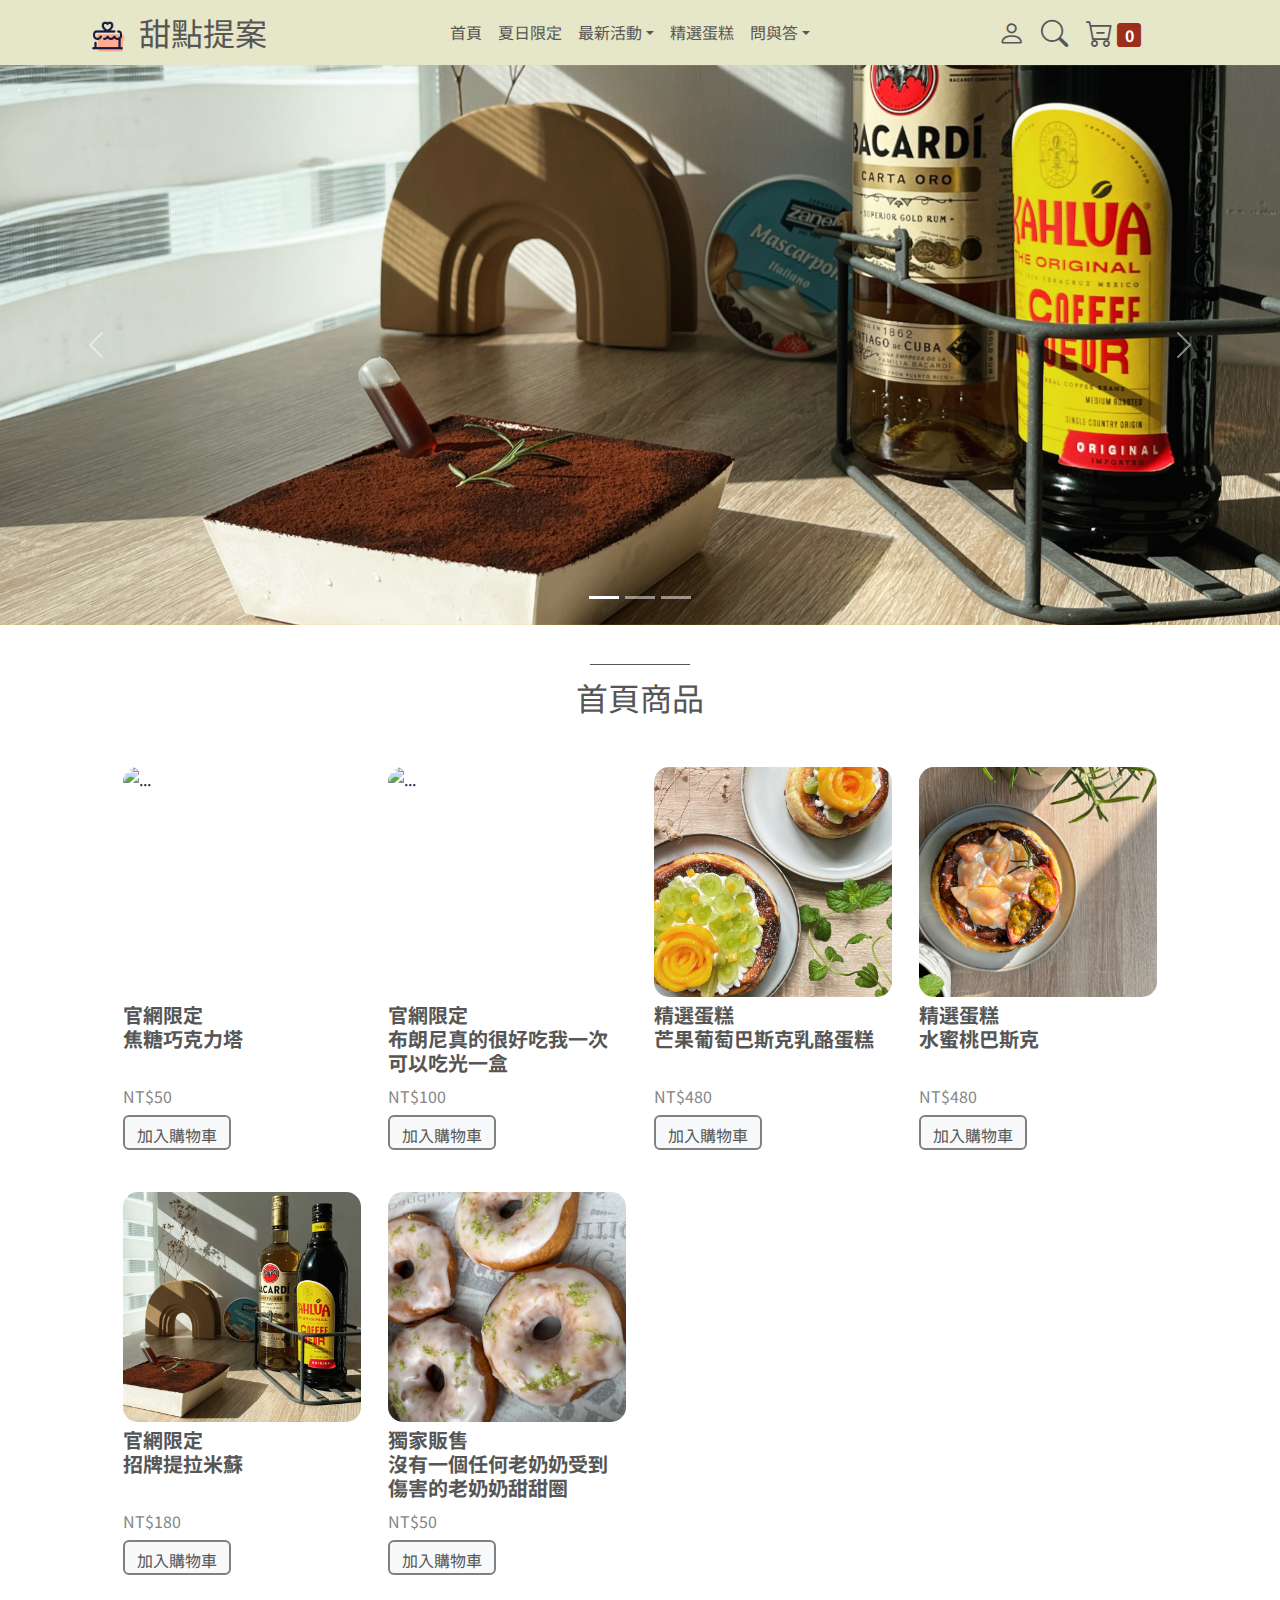
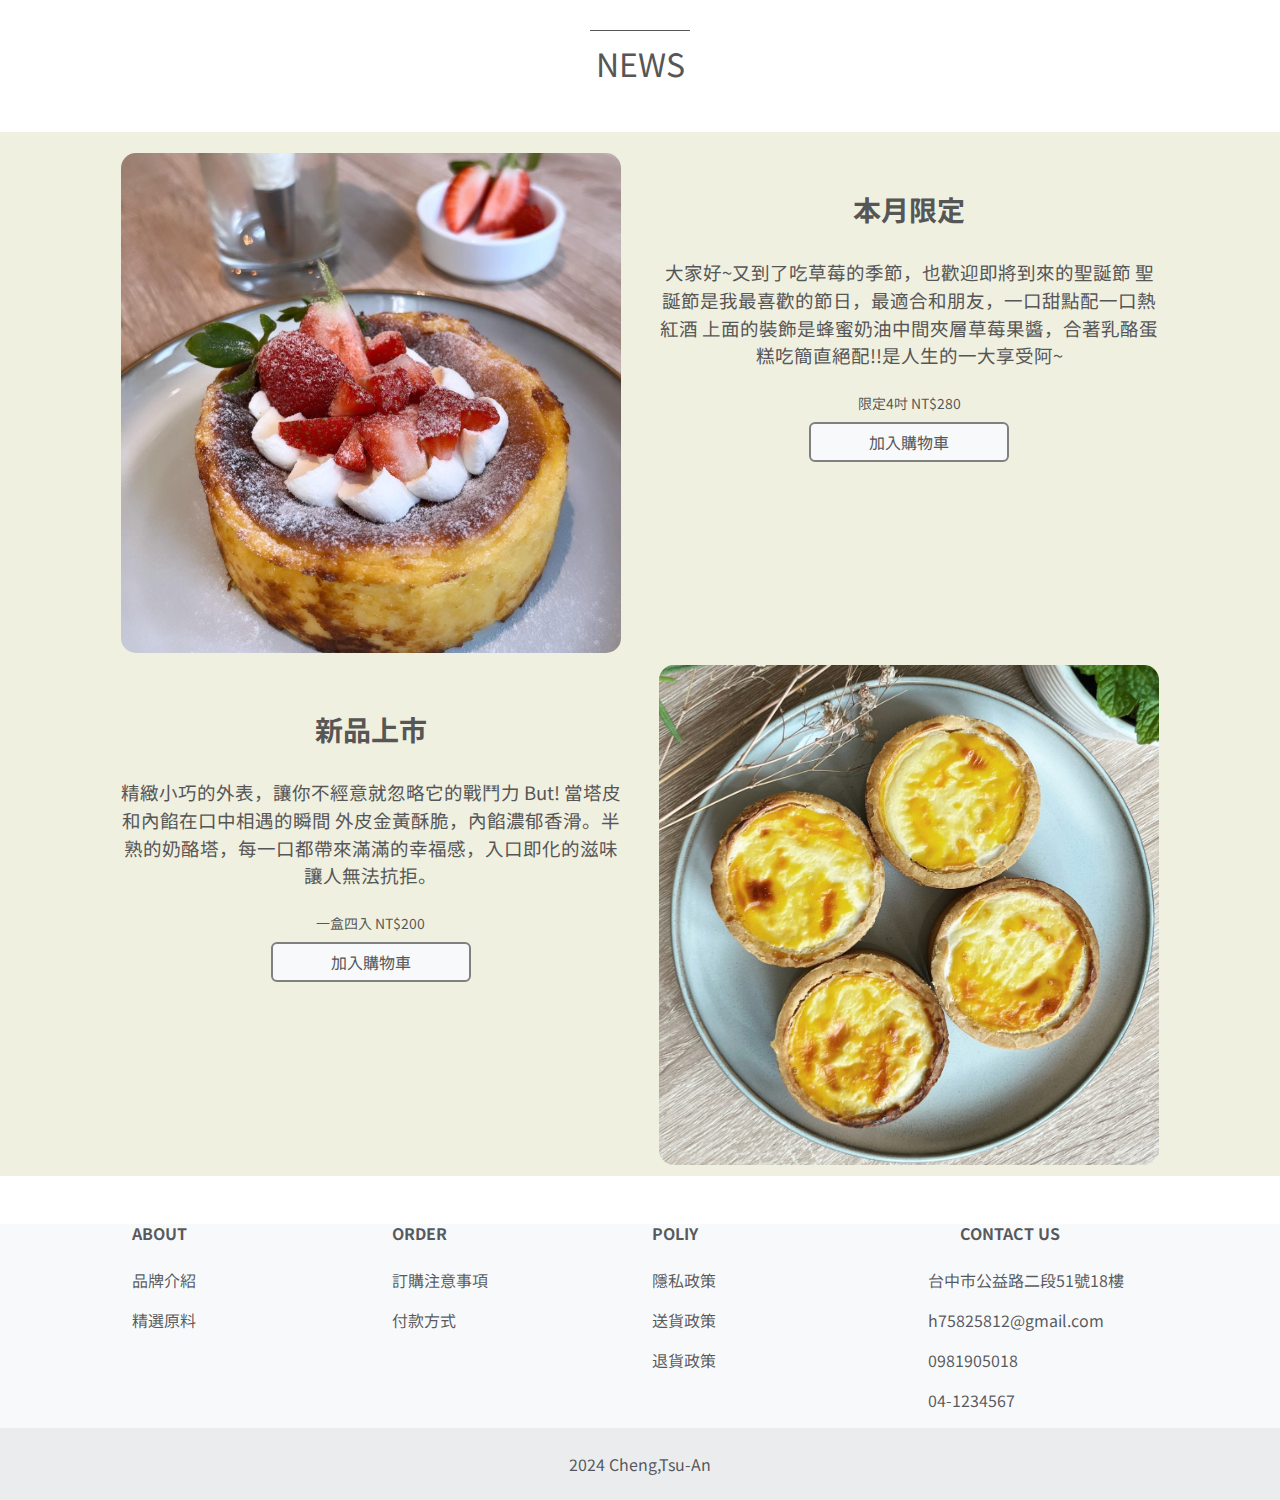
==== index.html @ ba7afc49 "重新建立V1" ====
<!DOCTYPE html>
<html lang="en">
  <head>
    <meta charset="UTF-8" />
    <meta name="viewport" content="width=device-width, initial-scale=1.0" />
    <link
      rel="stylesheet"
      href="https://cdn.jsdelivr.net/npm/bootstrap-icons@1.11.3/font/bootstrap-icons.min.css"
    />
    <!--  icon -->
    <!-- <link rel="icon" href="./image/icons8-wedding-cake-pulsar-color-96.png" /> -->

    <!--  字體 -->
    <link rel="preconnect" href="https://fonts.googleapis.com" />
    <link rel="preconnect" href="https://fonts.gstatic.com" crossorigin />
    <link
      href="https://fonts.googleapis.com/css2?family=Noto+Sans+JP:wght@100..900&display=swap"
      rel="stylesheet"
    />

    <!-- <link rel="stylesheet" href="./_css/bootstrap.css" /> -->
    <!-- <script src="./_js/bootstrap.bundle.js"></script> -->

    <link
      rel="stylesheet"
      href="https://cdn.jsdelivr.net/npm/bootstrap@5.3.3/dist/css/bootstrap.min.css"
    />
    <script src="https://cdn.jsdelivr.net/npm/bootstrap@5.3.3/dist/js/bootstrap.bundle.min.js"></script>
    <link rel="stylesheet" href="./style.css" />
    <title>甜點提案</title>
  </head>
  <script>
    //連結到會員登入
    function openLogin(url) {
      window.open(url).focus(); //使用"_blank"開新分頁
    }
    // 增加購物車的數字
    function addNumber(event) {
      event.preventDefault(); // 防止默認的a標籤跳轉行為
      var numberElements = document.querySelectorAll(".number");
      numberElements.forEach(function (numberElement) {
        var currentNumber = parseInt(numberElement.textContent);
        numberElement.textContent = currentNumber + 1;
      });
    }
  </script>
  <body>
    <section class="">
      <nav
        class="navbar navbar-expand-lg navbar-dark sticky-top"
        style="align-items: center; background-color: rgb(230, 230, 200)"
      >
        <div class="container justify-content-between">
          <button
            class="navbar-toggler"
            type="button"
            data-bs-toggle="collapse"
            data-bs-target="#collapsibleNavbar"
          >
            <span class="navbar-toggler-icon"></span>
          </button>
          <div style="width: 180px; height: 100%; padding-left: 8px">
            <a
              class="navbar-brand"
              href="#"
              style="font-size: 2rem; color: #565656"
              ><img
                src="./image/icons8-wedding-cake-pulsar-color-96.png"
                alt=""
                id="cakeIcon"
              />
              &nbsp;甜點提案</a
            >
          </div>

          <!-- icon1 -->
          <div class="nav_icon1" style="height: 100%; width: 120px">
            <ul
              class="navbar-nav"
              style="flex-direction: row; width: 100%; height: 100%"
            >
              <li
                class="dropdown"
                style="margin-left: 8px; width: 33px; height: 6.1vh"
              >
                <a
                  class="dropdown-toggle no-caret"
                  href="#"
                  role="button"
                  data-bs-toggle="dropdown"
                  aria-expanded="false"
                  data-bs-offset="0,50"
                  onclick="openLogin('\logIn.html')"
                  ><i class="bi bi-person"></i
                ></a>
                <!-- 會員連結 -->
              </li>

              <!-- 購物車1 -->
              <li class="">
                <div style="width: 75px; height: 100%">
                  <a class="car" href=""
                    ><i class="bi bi-cart-dash ms-2"></i
                  ></a>

                  <a class="carNumber" href="">
                    <i class="bi bi-square-fill icon"></i>
                    <span class="number"><b>0</b></span>
                  </a>
                </div>
              </li>
            </ul>
          </div>
          <!-- +這下 -->
          <div
            class="collapse navbar-collapse justify-content-center"
            id="collapsibleNavbar"
          >
            <ul class="navbar-nav">
              <li class="nav-item">
                <a class="nav-link" href="#">首頁</a>
              </li>
              <li class="nav-item">
                <a class="nav-link" href="#">夏日限定</a>
                <!--連結老奶奶-->
              </li>
              <li class="nav-item dropdown">
                <a
                  class="nav-link dropdown-toggle"
                  href="#"
                  role="button"
                  data-bs-toggle="dropdown"
                  >最新活動</a
                >
                <ul class="dropdown-menu">
                  <li><a class="dropdown-item" href="#">本月限定</a></li>
                  <li><a class="dropdown-item" href="#">新品上市</a></li>
                </ul>
              </li>
              <li class="nav-item">
                <a class="nav-link" href="#">精選蛋糕</a>
              </li>
              <li class="nav-item dropdown">
                <a
                  class="nav-link dropdown-toggle"
                  href="#"
                  role="button"
                  data-bs-toggle="dropdown"
                  >問與答</a
                >
                <ul class="dropdown-menu">
                  <li><a class="dropdown-item" href="#">隱私政策</a></li>
                  <li><a class="dropdown-item" href="#">送貨政策</a></li>
                  <li><a class="dropdown-item" href="#">退貨政策</a></li>
                  <li><a class="dropdown-item" href="#">訂購注意事項</a></li>
                  <li><a class="dropdown-item" href="#">付款方式</a></li>
                </ul>
              </li>
              <li id="itemSearch" class="nav-item dropdown">
                <a
                  class="nav-link dropdown-toggle"
                  href="#"
                  role="button"
                  data-bs-toggle="dropdown"
                  >商品搜尋</a
                >
                <ul class="dropdown-menu">
                  <li>
                    <form class="d-flex" role="search">
                      <input
                        class="form-control me-2 ms-2"
                        type="search"
                        placeholder="請輸入要尋找的商品"
                        aria-label="Search"
                      />
                      <button
                        class="btn btn-outline-secondary me-2"
                        type="submit"
                        style="width: 100px"
                      >
                        搜尋
                      </button>
                    </form>
                  </li>
                </ul>
              </li>
            </ul>
          </div>
          <div class="nav_icon2" style="height: 100%; width: 200px">
            <ul
              class="navbar-nav"
              style="flex-direction: row; width: 100%; height: 100%"
            >
              <li class="dropdown" style="width: 100%; height: 100%">
                <a
                  style="width: 100%; height: 100%"
                  class="dropdown-toggle no-caret"
                  href="#"
                  role="button"
                  data-bs-toggle="dropdown"
                  ><i class="bi bi-person"></i
                ></a>
                <ul
                  class="dropdown-menu dropdown-menu-end"
                  style="width: 170px"
                >
                  <li class="w-100">
                    <form class="d-flex flex-wrap w-100" role="search">
                      <button
                        id="btn_menber"
                        class="btn btn-outline-secondary mt-1 w-100 ms-2 me-2"
                        type="submit"
                        style="width: 100px"
                        onclick="openLogin('\logIn.html')"
                      >
                        會員登入
                      </button>
                      <button
                        id="btn_reg"
                        class="btn btn-outline-secondary mt-1 w-100 ms-2 me-2"
                        type="submit"
                        style="width: 100px"
                      >
                        註冊新會員
                      </button>
                    </form>
                  </li>
                </ul>
              </li>
              <li
                class="dropdown"
                style="width: 100%; height: 100%; padding-left: 5px"
              >
                <a
                  class="dropdown-toggle no-caret"
                  href="#"
                  role="button"
                  data-bs-toggle="dropdown"
                  style="width: 100%; height: 100%"
                  ><i class="bi bi-search" style="width: 100%; height: 100%"></i
                ></a>
                <ul
                  class="dropdown-menu dropdown-menu-end"
                  style="width: 170px"
                >
                  <li class="w-100">
                    <form class="d-flex flex-wrap w-100" role="search">
                      <input
                        class="form-control me-2 ms-2"
                        type="search"
                        placeholder="請輸入商品名"
                        aria-label="Search"
                      />
                      <button
                        class="btn btn-outline-secondary mt-1 w-100 ms-2 me-2"
                        type="submit"
                        style="width: 100px"
                      >
                        搜尋
                      </button>
                    </form>
                  </li>
                </ul>
              </li>
              <li class="">
                <!-- 購物車icon -->
                <div
                  style="
                    margin-right: 50px;

                    width: 70px;
                    height: 100%;
                  "
                >
                  <a class="car" href=""
                    ><i class="bi bi-cart-dash ms-2"></i
                  ></a>

                  <a class="carNumber" href="">
                    <i class="bi bi-square-fill icon"></i>
                    <span class="number"><b>0</b></span>
                  </a>
                </div>
              </li>
            </ul>
          </div>
        </div>
      </nav>
      <div class="swaper-div bg-warning">
        <!-- //輪播幻燈片 -->
        <!-- 10. 將第二張圖片改為顯示 ../_image/sunny.jpg，查看畫面效果 -->
        <div id="carouselExample2" class="carousel slide">
          <div class="carousel-indicators">
            <button
              type="button"
              data-bs-target="#carouselExample2"
              data-bs-slide-to="0"
              class="active"
              aria-current="true"
              aria-label="Slide 1"
            ></button>
            <button
              type="button"
              data-bs-target="#carouselExample2"
              data-bs-slide-to="1"
              aria-label="Slide 2"
            ></button>
            <button
              type="button"
              data-bs-target="#carouselExample2"
              data-bs-slide-to="2"
              aria-label="Slide 3"
            ></button>
          </div>
          <!-- overflow: clip" -->
          <div class="carousel-inner">
            <div class="carousel-item active" style="height: 560px">
              <img
                src="./image/選用甜點/提拉米蘇H2200.JPG"
                class="d-block w-100"
                alt="..."
              />
            </div>
            <div class="carousel-item" style="height: 560px">
              <img
                src="./image/選用甜點/芒果提拉米蘇H2200.JPG "
                class="d-block w-100"
                alt="..."
              />
            </div>
            <div class="carousel-item" style="height: 560px">
              <img
                src="./image/選用甜點/布朗尼H2200.JPG"
                class="d-block w-100"
                alt="..."
              />
            </div>
          </div>

          <!-- 幻燈片的左右按鈕 -->
          <button
            class="carousel-control-prev"
            type="button"
            data-bs-target="#carouselExample2"
            data-bs-slide="prev"
          >
            <span class="carousel-control-prev-icon" aria-hidden="true"></span>
            <span class="visually-hidden">Previous</span>
          </button>
          <button
            class="carousel-control-next"
            type="button"
            data-bs-target="#carouselExample2"
            data-bs-slide="next"
          >
            <span class="carousel-control-next-icon" aria-hidden="true"></span>
            <span class="visually-hidden">Next</span>
          </button>
        </div>
      </div>
      <!-- 首頁標題上的分隔線 -->
      <div
        class="container d-flex justify-content-center"
        style="width: 100px; height: 40px; border-bottom: 1px solid #565656"
      ></div>
      <!-- 首頁標題 -->
      <div
        class="card_Title d-flex justify-content-center mt-2 mb-5"
        style="width: 100%; height: 45px"
      >
        <p class="fs-2">首頁商品</p>
      </div>
      <!-- 購買卡片 -->
      <div
        class="d-flex flex-row flex-wrap justify-content-center align-items-center mt-3 mx-auto my-0"
        id="cardgroup"
        style="
          max-width: 1040px;

          padding-left: 0px;
          padding-right: 0px;
        "
      >
        <!-- card1 -->
        <div class="card dessertCard">
          <div>
            <div class="card_div_of_img">
              <img
                src="./image/選用甜點/巧克力塔.jpg"
                class="card-img-top w-100"
                alt="..."
              />
            </div>

            <div class="card1_body_div_name">
              <h5 class="card-title">
                <b>官網限定<br />焦糖巧克力塔</b>
              </h5>

              <p class="">NT$50</p>

              <a
                href="#"
                type="button"
                class="btn btn-light"
                onclick="addNumber(event)"
                >加入購物車</a
              >
            </div>
          </div>
        </div>
        <!-- card2 -->
        <div class="card dessertCard">
          <div class="card_div_of_img">
            <img
              src="./image/選用甜點/布朗尼.jpg"
              class="card-img-top w-100"
              alt="..."
            />
          </div>

          <div class="card1_body_div_name">
            <h5 class="card-title card1_body_name">
              <b>官網限定<br />布朗尼真的很好吃我一次可以吃光一盒</b>
            </h5>
            <p class="card-text">NT$100</p>
            <a href="#" class="btn btn-light" onclick="addNumber(event)"
              >加入購物車</a
            >
          </div>
        </div>
        <!-- card3 -->
        <div class="card dessertCard">
          <div class="card_div_of_img">
            <img
              src="./image/選用甜點/巴斯克蛋糕.JPG"
              class="card-img-top"
              alt="..."
            />
          </div>

          <div class="card1_body_div_name">
            <h5 class="card-title">
              <b>精選蛋糕<br />芒果葡萄巴斯克乳酪蛋糕</b>
            </h5>
            <p class="card-text">NT$480</p>
            <a href="#" class="btn btn-light">加入購物車</a>
          </div>
        </div>
        <!-- card4 -->
        <div class="card card dessertCard">
          <div class="card_div_of_img">
            <img
              src="./image/選用甜點/水蜜桃巴斯克.jpg"
              class="card-img-top"
              alt="..."
            />
          </div>

          <div class="card1_body_div_name">
            <h5 class="card-title card1_body_name">
              <b>精選蛋糕<br />水蜜桃巴斯克</b>
            </h5>
            <p class="card-text">NT$480</p>
            <a href="#" class="btn btn-light">加入購物車</a>
          </div>
        </div>
        <!-- card5 -->
        <div class="card card dessertCard">
          <div class="card_div_of_img">
            <img
              src="./image/選用甜點/提拉米蘇.JPG"
              class="card-img-top"
              alt="..."
            />
          </div>

          <div class="card1_body_div_name">
            <h5 class="card-title card1_body_name">
              <b>官網限定<br />招牌提拉米蘇</b>
            </h5>
            <p class="card-text">NT$180</p>
            <a href="#" class="btn btn-light">加入購物車</a>
          </div>
        </div>
        <!-- card6 -->
        <div class="card card dessertCard">
          <div class="card_div_of_img">
            <img
              src="./image/選用甜點/老奶奶甜甜圈選轉.jpg"
              class="card-img-top"
              alt="..."
            />
          </div>

          <div class="card1_body_div_name">
            <h5 class="card-title card1_body_name">
              <b>獨家販售<br />沒有一個任何老奶奶受到傷害的老奶奶甜甜圈</b>
            </h5>
            <p class="card-text">NT$50</p>
            <a href="#" class="btn btn-light">加入購物車</a>
          </div>
        </div>
      </div>
      <!-- NEWs標題上的分隔線 -->
      <div
        class="container d-flex justify-content-center"
        style="width: 100px; height: 40px; border-bottom: 1px solid #565656"
      ></div>
      <!-- NEWs標題 -->
      <div
        class="card_Title d-flex justify-content-center mt-2 mb-5"
        style="width: 100%; height: 45px"
      >
        <p class="fs-2">NEWS</p>
      </div>
      <!-- NEWS下面的小填色區塊 -->
      <div
        class="d-flex justify-content-center"
        style="width: 100%; height: 20px; background-color: rgb(240, 240, 225)"
      ></div>
      <!--  -->
      <!-- 2個大購物卡片 -->
      <!-- card-1 的容器 -->
      <div
        class="d-flex justify-content-center align-items-center"
        style="width: 100%; background-color: rgb(240, 240, 225)"
      >
        <!-- card-1 -->
        <div
          class="card"
          style="
            border-radius: 15px;
            width: 100%;
            background-color: rgb(240, 240, 225);
          "
        >
          <div class="row g-0 justify-content-center" style="gap: 2.4rem">
            <div class="col-md-5 card2_div">
              <!-- card-1照片 -->
              <img
                src="./image/選用甜點/草莓巴斯克-方形.JPG"
                class="img-fluid rounded-start"
                alt="..."
              />
            </div>
            <div class="col-md-5 d-flex card2_Content_div text-center">
              <div id="card2_content_1" class="card-body card2_content">
                <h3 class="card-title"><b>本月限定</b></h3>
                <p class="card-text card2_content_p1">
                  大家好~又到了吃草莓的季節，也歡迎即將到來的聖誕節
                  聖誕節是我最喜歡的節日，最適合和朋友，一口甜點配一口熱紅酒
                  上面的裝飾是蜂蜜奶油中間夾層草莓果醬，合著乳酪蛋糕吃簡直絕配!!是人生的一大享受阿~
                </p>
                <p class="card-text card2_content_p2">
                  <small class="text-body-secondary">限定4吋 NT$280</small>
                </p>
                <a href="#" class="btn btn-light">加入購物車</a>
              </div>
            </div>
          </div>
        </div>
      </div>
      <!-- NEWS下面的小填色區塊(mid中間) -->
      <div id="block_mid"></div>
      <!--  -->
      <!-- card-2 的容器 -->
      <div
        class="d-flex justify-content-center align-items-center"
        style="width: 100%; background-color: rgb(240, 240, 225)"
      >
        <!-- card-2 -->
        <div
          class="card"
          style="width: 100%; background-color: rgb(240, 240, 225)"
        >
          <div
            class="row g-0 d-flex justify-content-center flex-wrap-reverse"
            style="
              gap: 2.4rem;
              background-color: rgb(240, 240, 225);

              width: 100%;
            "
          >
            <div class="col-md-5 card2_Content_div text-center d-flex pt-5">
              <div id="card2_content_2" class="card-body card2_content">
                <h3 class="card-title">
                  <b>新品上市</b>
                </h3>
                <p class="card-text card2_content_p1">
                  精緻小巧的外表，讓你不經意就忽略它的戰鬥力 But!
                  當塔皮和內餡在口中相遇的瞬間
                  外皮金黃酥脆，內餡濃郁香滑。半熟的奶酪塔，每一口都帶來滿滿的幸福感，入口即化的滋味讓人無法抗拒。
                </p>
                <p class="card-text card2_content_p2">
                  <small class="text-body-secondary">一盒四入 NT$200</small>
                </p>
                <a href="#" class="btn btn-light">加入購物車</a>
              </div>
            </div>
            <div class="col-md-5 card2_div">
              <!-- card-2照片 -->
              <img
                src="./image/選用甜點/乳酪塔方形.JPG"
                class="img-fluid rounded-start"
                alt="..."
              />
            </div>
          </div>
        </div>
      </div>
      <!-- NEWS下面的小填色區塊(card2) -->
      <div id="block_bottom"></div>
      <!--  -->
    </section>
    <!-- footer -->
    <!-- Footer -->
    <footer class="text-center text-lg-start bg-body-tertiary text-muted">
      <!-- Section: Links  -->
      <section class="">
        <div
          class="container text-center text-md-start mt-5"
          style="max-width: 1040px"
        >
          <!-- Grid row -->
          <div class="row mt-3">
            <!-- Grid column -->
            <div class="col-md-3 mx-auto mb-4">
              <!-- Content -->
              <h6 class="text-uppercase fw-bold mb-4">About</h6>
              <p>
                <a href="#!" class="text-reset">品牌介紹</a>
              </p>
              <p>
                <a href="#!" class="text-reset">精選原料</a>
              </p>
            </div>
            <!-- Grid column -->

            <!-- Grid column -->
            <div class="col-md-3 mx-auto mb-4">
              <!-- Links -->
              <h6 class="text-uppercase fw-bold mb-4">Order</h6>
              <p>
                <a href="#!" class="text-reset">訂購注意事項</a>
              </p>
              <p>
                <a href="#!" class="text-reset">付款方式</a>
              </p>
            </div>
            <!-- Grid column -->

            <!-- Grid column -->
            <div class="col-md-3 mx-auto mb-4">
              <!-- Links -->
              <h6 class="text-uppercase fw-bold mb-4">Poliy</h6>
              <p>
                <a href="#!" class="text-reset">隱私政策</a>
              </p>
              <p>
                <a href="#!" class="text-reset">送貨政策</a>
              </p>
              <p>
                <a href="#!" class="text-reset">退貨政策</a>
              </p>
            </div>
            <!-- Grid column -->

            <!-- Grid column -->
            <div class="col-md-3 mx-auto mb-md-0 mb-4">
              <!-- Links -->
              <h6 class="text-uppercase fw-bold mb-4 ms-5">Contact US</h6>
              <p><i class="fas fa-home me-3"></i> 台中市公益路二段51號18樓</p>
              <p>
                <i class="fas fa-envelope me-3"></i>
                h75825812@gmail.com
              </p>
              <p><i class="fas fa-phone me-3"></i> 0981905018</p>
              <p><i class="fas fa-print me-3"></i> 04-1234567</p>
            </div>
            <!-- Grid column -->
          </div>
          <!-- Grid row -->
        </div>
      </section>
      <!-- Section: Links  -->

      <!-- Copyright -->
      <div
        class="text-center p-4"
        style="background-color: rgba(0, 0, 0, 0.05)"
      >
        2024 Cheng,Tsu-An
      </div>
      <!-- Copyright -->
    </footer>
    <!-- Footer -->
  </body>
</html>
---- style.css ----
* {
  box-sizing: border-box;
  margin: 0;
  padding: 0;
}
html {
  font-size: 16px; /* 默認字體大小 */
}
body {
  margin: 0;
  font-family: "Noto Sans JP", sans-serif;
  color: #565656;
  font-size: 16px; /* 默認字體大小 */
}
#collapsibleNavbar a {
  color: #565656;
}

.navbar-toggler {
  color: #565656;
  background-color: #858585;
}

.swaper-div img {
  width: 100%;
  height: 100%;
  object-fit: cover;
  vertical-align: middle;

  /* object-fit:contain 留白*/
}

#cardgroup::after {
  /*卡片位置留的空白*/
  content: "";
  width: 31.6rem;
}
#cardgroup {
  /* 卡片群組 */
  gap: 1.6rem;
}
.card_div_of_img {
  /*ˋ照片外層的容器*/
  width: 100%;
  height: 230px;
  overflow: hidden;
  margin-bottom: 6px;

  object-position: 50% 50%;
}
.card_div_of_img > img {
  /*卡片容器裡面的照片*/
  width: 100%;
  height: 100%;
  object-fit: cover;
  object-position: right;
  display: block;
  border-radius: 15px;
}

.dessertCard {
  width: 15rem;
  height: 25rem;
  display: block;
  border-color: transparent;
  border-radius: 0;
}
.dessertCard > div {
  display: block;
}

.card1_body_div_name {
  display: block;
}
.card1_body_div_name > h5 {
  /*甜點卡片裡的文案*/
  margin-bottom: 6px;
  height: 75px;
  color: #565656;
  font-size: 1.25rem;
}

.card1_body_div_name > p {
  /*甜點卡片裡的文案*/

  height: 25px;
  margin-bottom: 6px;
  color: #858585;
}

.card1_body_div_name > a {
  /*甜點卡片裡的按鈕*/
  height: 35px;
  color: #565656;
}
.card {
  border-radius: 15px;
  border-color: transparent;
}

.card2_div {
  width: 500px;
  height: 500px;
  overflow: hidden;
  object-position: 50% 50%;
  border-radius: 15px;
}

.card2_div > img {
  width: 100%;
  height: 100%;
  object-fit: cover;
  object-position: right;
  display: block;
}

#card2_content_1 {
  width: 500px;
  height: 315px;

  padding-left: 0;
  padding-right: 0;
  padding-top: 40px;
  color: #565656;
}
#card2_content_2 {
  width: 500px;
  height: 350px;

  padding-left: 0;
  padding-right: 0;
  padding-top: 0;
  color: #565656;
}

.card2_content > h3 {
  margin-bottom: 2rem;
}

.card2_content_p1 {
  margin-bottom: 2rem;
  height: 6.2rem;
  font-size: 18.5px;
}
.card2_content_p2 {
  margin-bottom: 0.5rem;
}
.card2_content > a {
  width: 40%;
  color: #565656;
}
.btn-light {
  /*按鈕的外框*/
  border: 2px gray solid;
}
#cakeIcon {
  width: 35px;
  margin-bottom: 4px;
}
.icon_li {
  list-style-type: none;
}

.no-caret::after {
  display: none;
}

.dropdown-toggle > i,
.car > i {
  font-size: 1.7rem;
  color: #565656;
}
.card2_Content_div {
  width: 500px;
  height: 500px;
}

#block_bottom {
  width: 100%;
  height: 10px;
  background-color: rgb(240, 240, 225);
  display: flex;
  justify-content: center;
}
#block_mid {
  width: 100%;
  height: 10px;
  background-color: rgb(240, 240, 225);
  display: flex;
  justify-content: center;
}

#btn_menber {
  background-color: #6c757d;
  color: white;
}
#btn_menber:hover {
  background-color: rgb(240, 240, 225);
  color: #6c757d;
}

#btn_reg:hover {
  background-color: rgb(240, 240, 225);
  color: #6c757d;
}

footer a {
  text-decoration: none;
}

@media (max-width: 1040px) {
  .card2_Content_div {
    height: 400px;
  }
  #block_bottom,
  #block_mid {
    display: none;
  }

  #card2_content_1 {
    width: 500px;
    height: 350px;
    padding-top: 0;
    padding-left: 0;
    padding-right: 0;
  }
  .card2_content > a {
    width: 80%;
    border: 2.5px solid #858585;
  }
}
/* 購物車數字圖示 */
.carNumber {
  position: relative;
  display: inline-block;
  width: 24px; /* 根據圖標大小調整 */
  height: 24px; /* 根據圖標大小調整 */
}

.carNumber .icon {
  font-size: 24px; /* 根據圖標大小調整 */
  line-height: 24px; /* 根據圖標大小調整 */
  color: rgb(156, 47, 27);
}

.carNumber .number {
  position: absolute;
  top: 55%;
  left: 50%;
  transform: translate(-50%, -50%);
  color: white;
  font-size: 16px; /* 根據需要調整數字大小 */
}

@media (max-width: 992px) {
  .nav_icon2 {
    display: none;
  }
}
@media (min-width: 992px) {
  .nav_icon1 {
    display: none;
  }
  #itemSearch {
    display: none;
  }
}
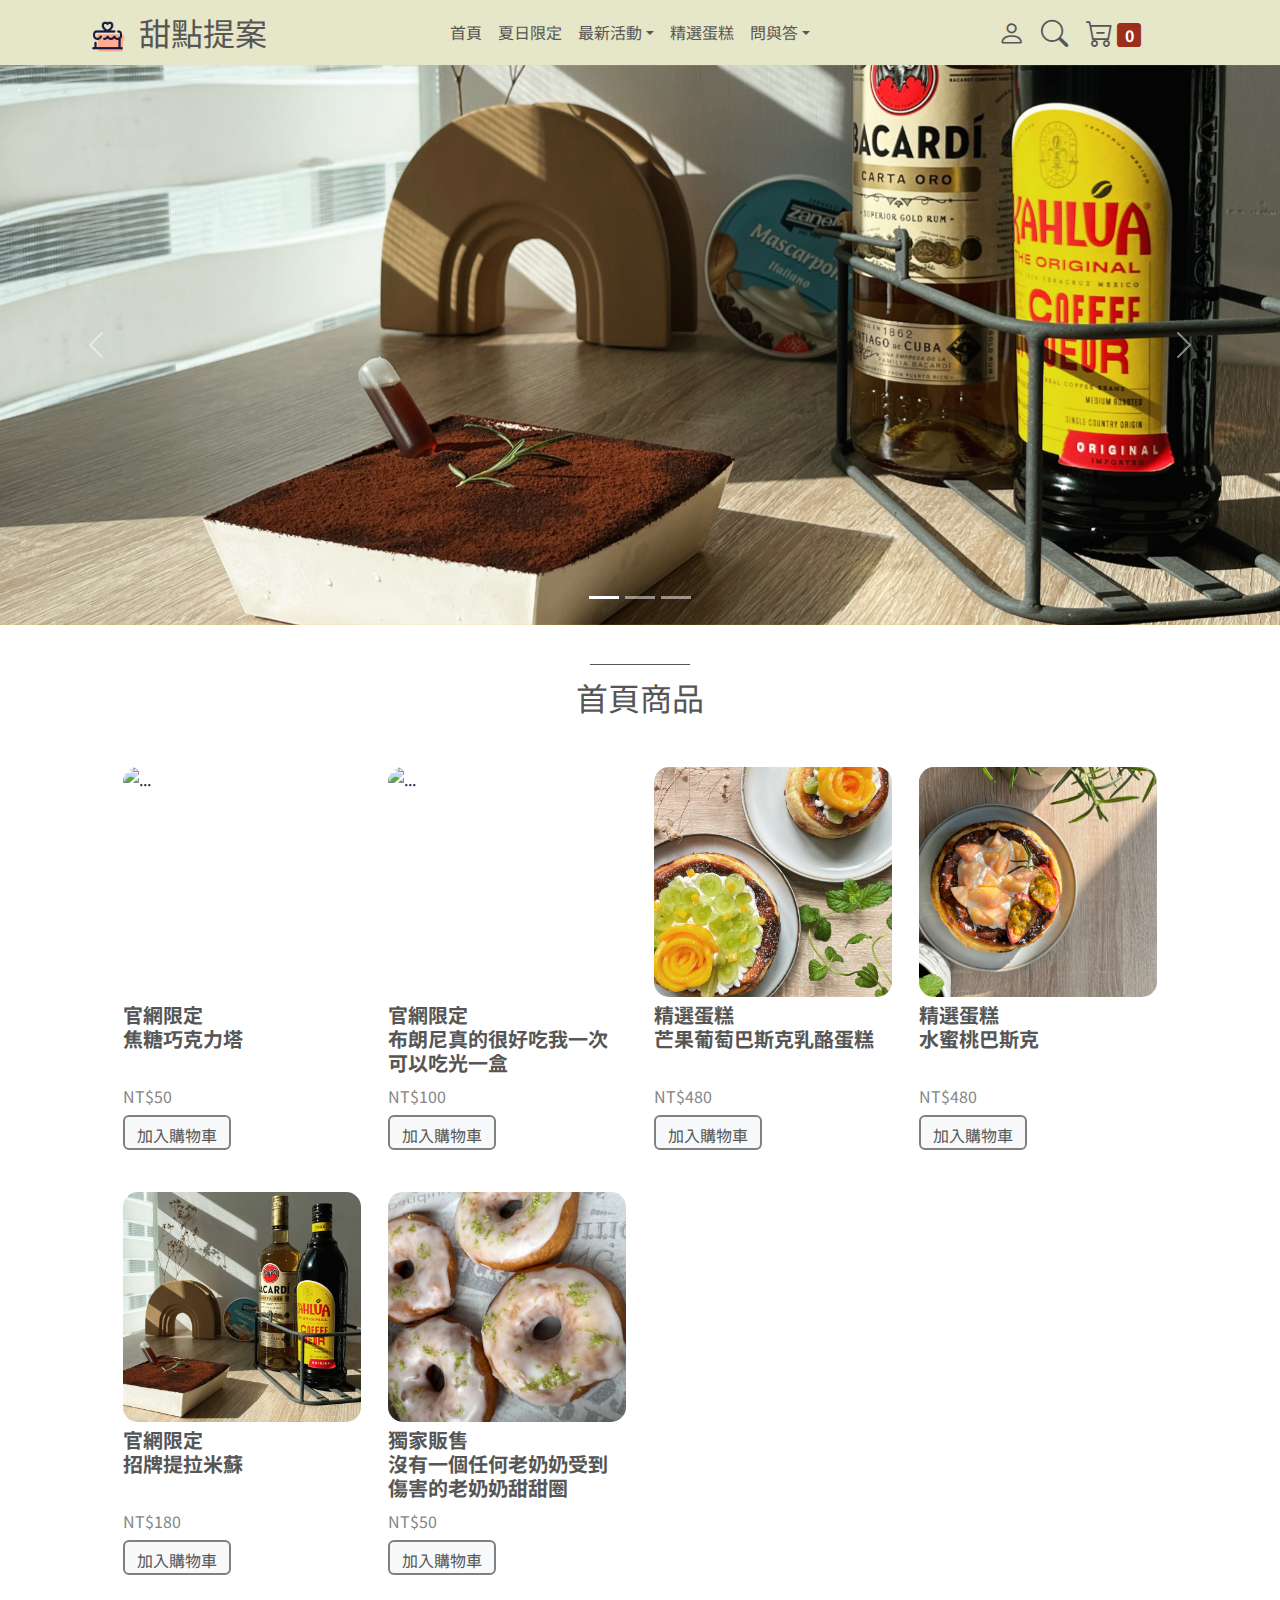
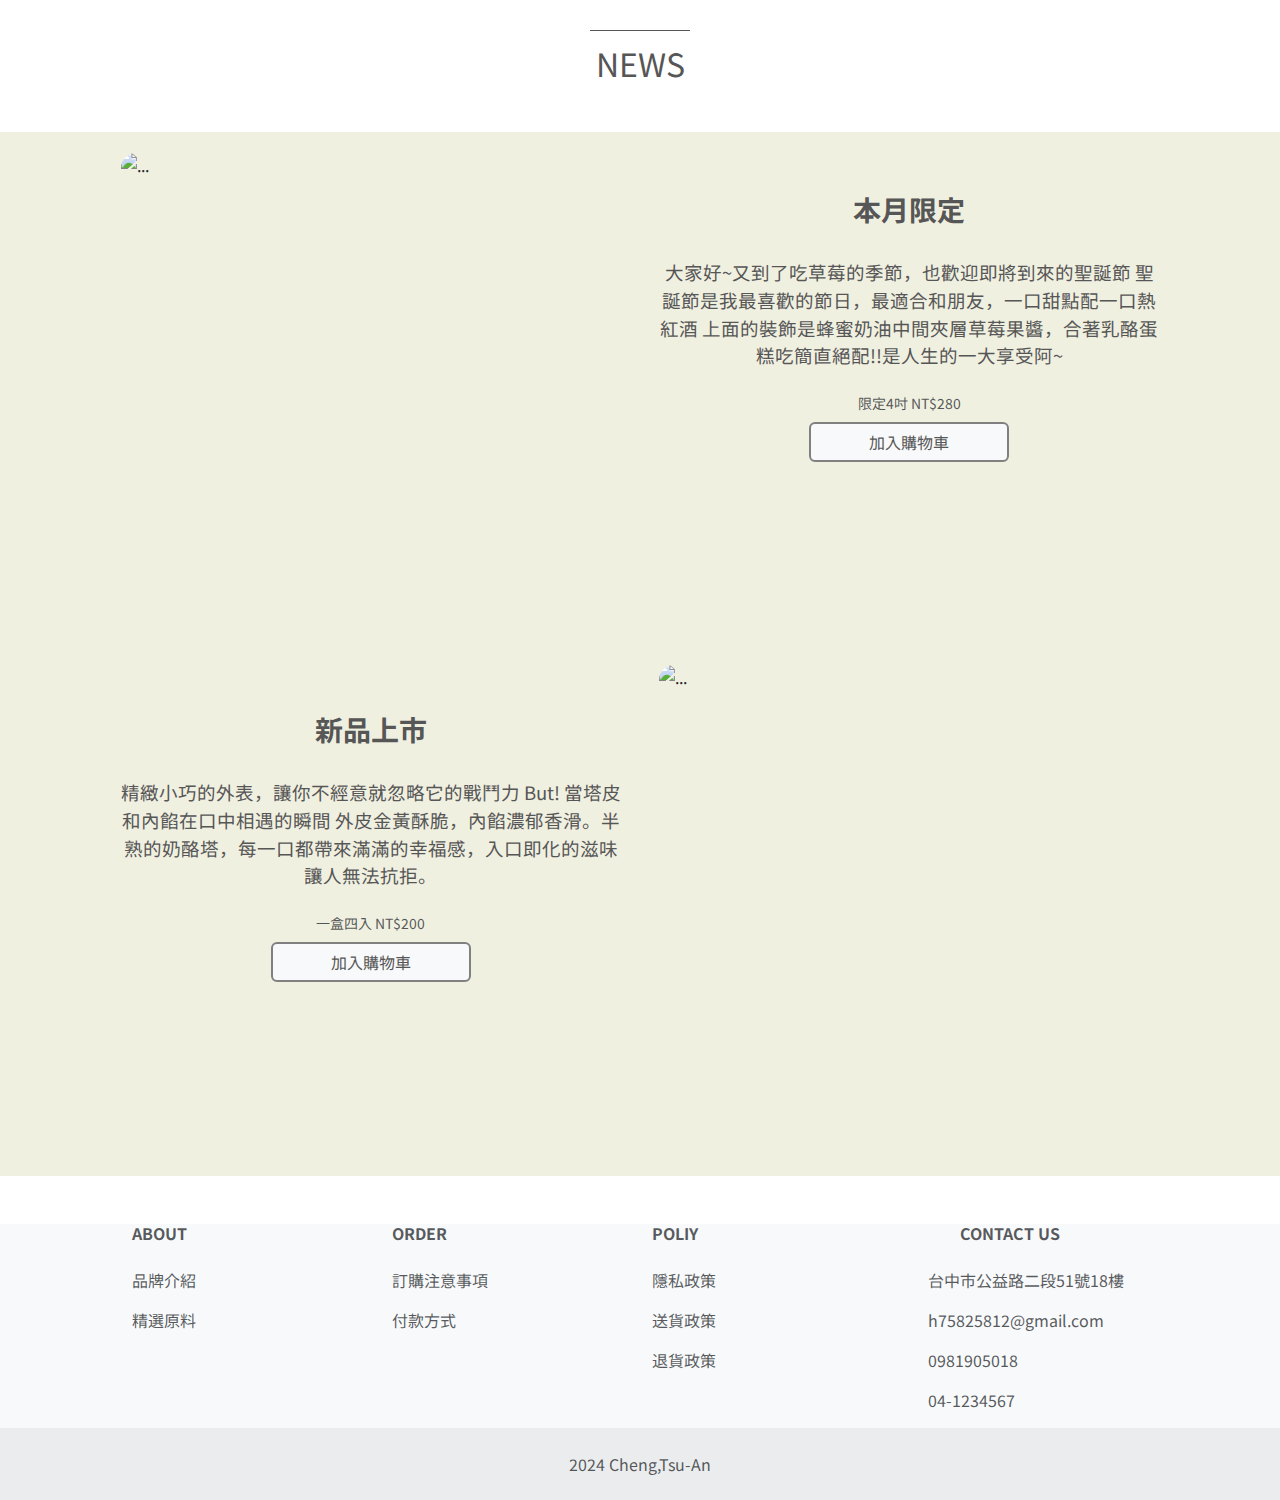
==== commit 7c6762a1: "V2重新更改路徑" ====
--- a/index.html
+++ b/index.html
@@ -316,21 +316,21 @@
           <div class="carousel-inner">
             <div class="carousel-item active" style="height: 560px">
               <img
-                src="./image/選用甜點/提拉米蘇H2200.JPG"
+                src="./image/提拉米蘇H2200.JPG"
                 class="d-block w-100"
                 alt="..."
               />
             </div>
             <div class="carousel-item" style="height: 560px">
               <img
-                src="./image/選用甜點/芒果提拉米蘇H2200.JPG "
+                src="./image/芒果提拉米蘇H2200.JPG "
                 class="d-block w-100"
                 alt="..."
               />
             </div>
             <div class="carousel-item" style="height: 560px">
               <img
-                src="./image/選用甜點/布朗尼H2200.JPG"
+                src="./image/布朗尼H2200.JPG"
                 class="d-block w-100"
                 alt="..."
               />
@@ -386,7 +386,7 @@
           <div>
             <div class="card_div_of_img">
               <img
-                src="./image/選用甜點/巧克力塔.jpg"
+                src="./image/巧克力塔.jpg"
                 class="card-img-top w-100"
                 alt="..."
               />
@@ -413,7 +413,7 @@
         <div class="card dessertCard">
           <div class="card_div_of_img">
             <img
-              src="./image/選用甜點/布朗尼.jpg"
+              src="./image/布朗尼.jpg"
               class="card-img-top w-100"
               alt="..."
             />
@@ -432,11 +432,7 @@
         <!-- card3 -->
         <div class="card dessertCard">
           <div class="card_div_of_img">
-            <img
-              src="./image/選用甜點/巴斯克蛋糕.JPG"
-              class="card-img-top"
-              alt="..."
-            />
+            <img src="./image/巴斯克蛋糕.JPG" class="card-img-top" alt="..." />
           </div>
 
           <div class="card1_body_div_name">
@@ -451,7 +447,7 @@
         <div class="card card dessertCard">
           <div class="card_div_of_img">
             <img
-              src="./image/選用甜點/水蜜桃巴斯克.jpg"
+              src="./image/水蜜桃巴斯克.jpg"
               class="card-img-top"
               alt="..."
             />
@@ -468,11 +464,7 @@
         <!-- card5 -->
         <div class="card card dessertCard">
           <div class="card_div_of_img">
-            <img
-              src="./image/選用甜點/提拉米蘇.JPG"
-              class="card-img-top"
-              alt="..."
-            />
+            <img src="./image/提拉米蘇.JPG" class="card-img-top" alt="..." />
           </div>
 
           <div class="card1_body_div_name">
@@ -487,7 +479,7 @@
         <div class="card card dessertCard">
           <div class="card_div_of_img">
             <img
-              src="./image/選用甜點/老奶奶甜甜圈選轉.jpg"
+              src="./image/老奶奶甜甜圈選轉.jpg"
               class="card-img-top"
               alt="..."
             />
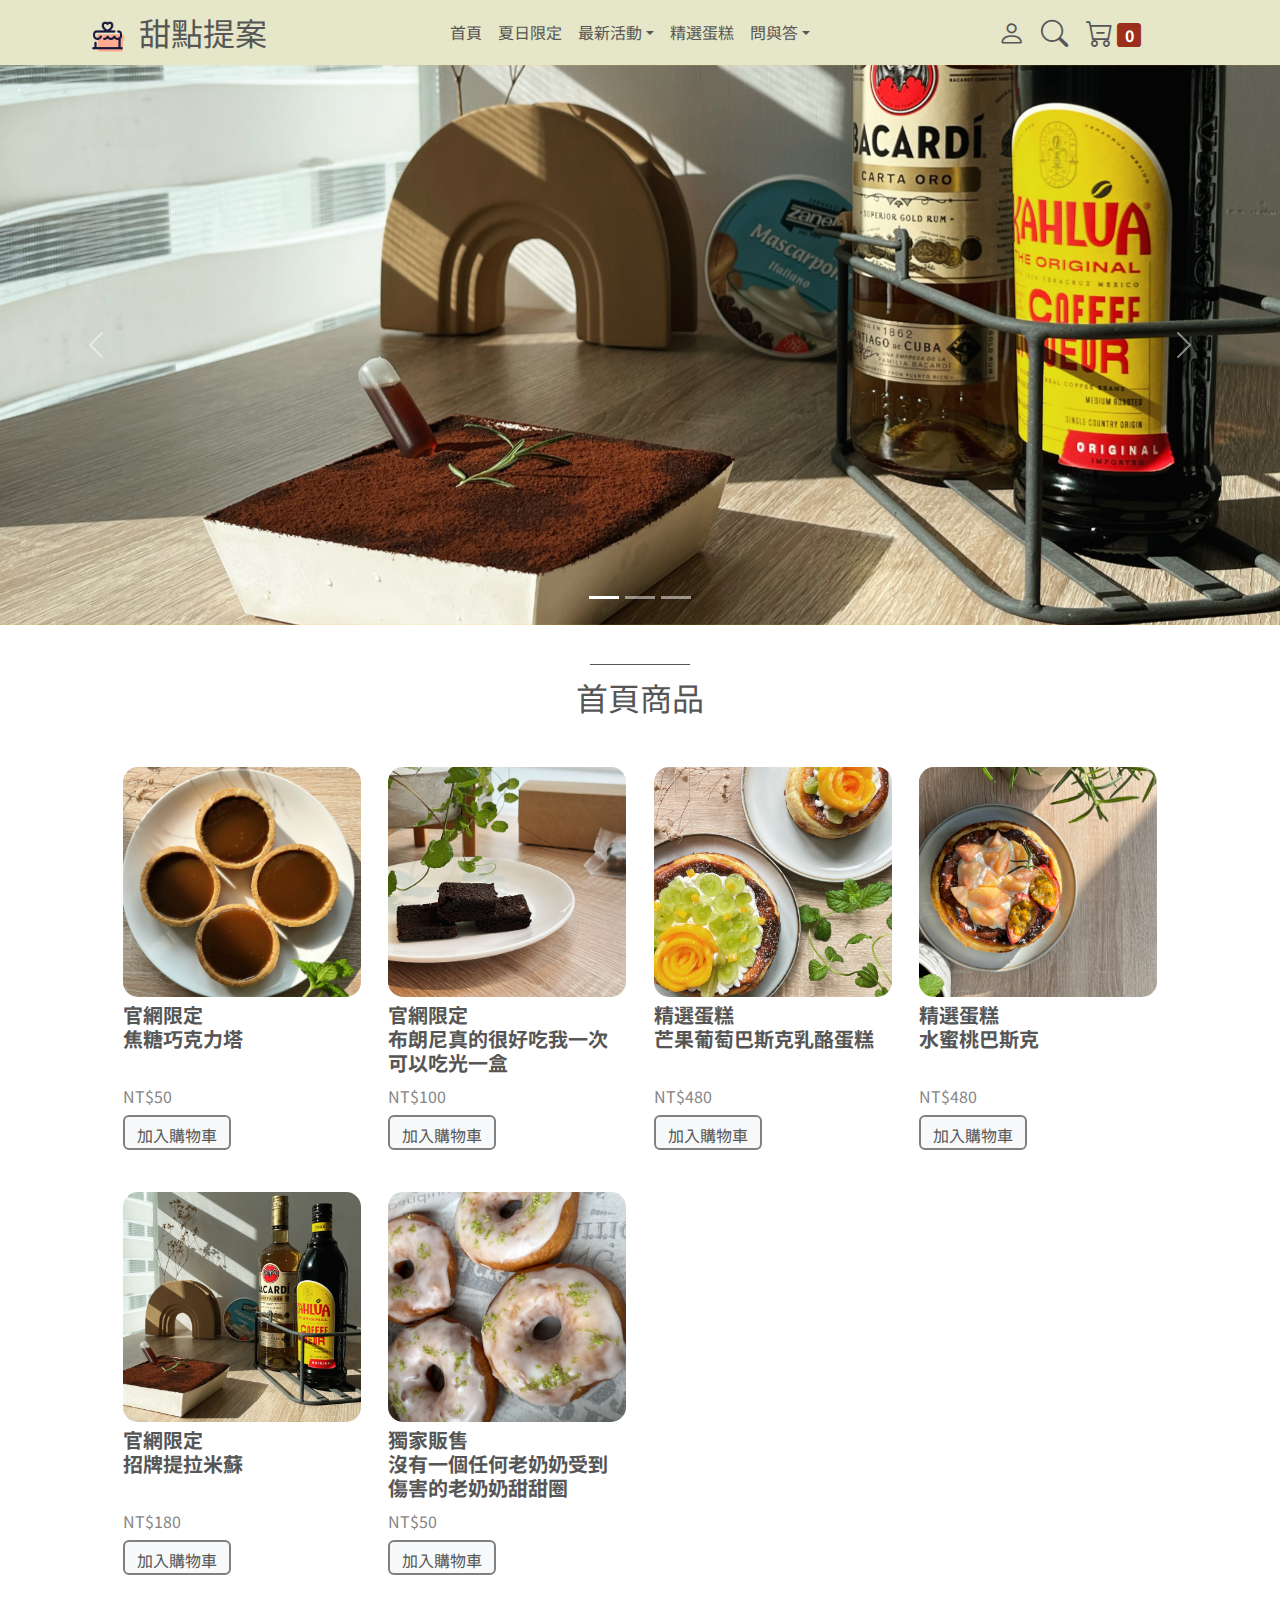
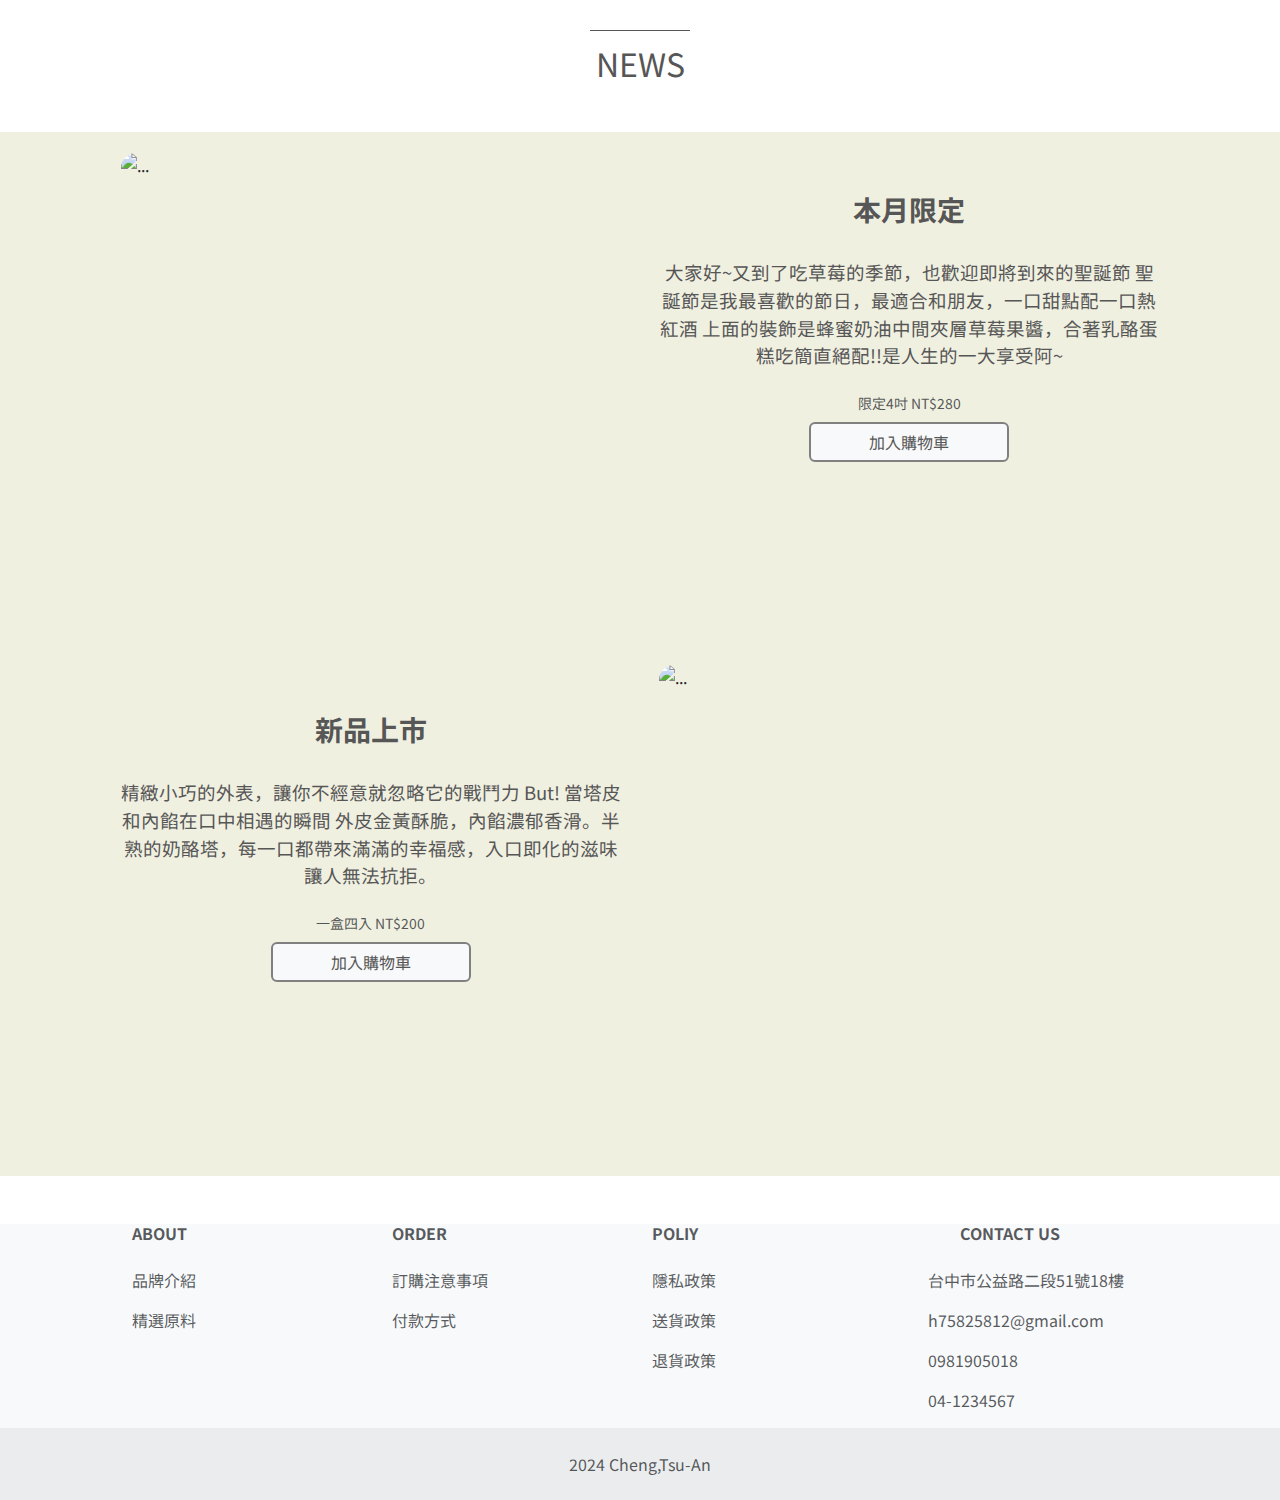
==== commit dbdc4300: "V2.1更改照片大小" ====
--- a/index.html
+++ b/index.html
@@ -27,7 +27,7 @@
     />
     <script src="https://cdn.jsdelivr.net/npm/bootstrap@5.3.3/dist/js/bootstrap.bundle.min.js"></script>
     <link rel="stylesheet" href="./style.css" />
-    <title>甜點提案</title>
+    <title>甜點提案2</title>
   </head>
   <script>
     //連結到會員登入
@@ -386,7 +386,7 @@
           <div>
             <div class="card_div_of_img">
               <img
-                src="./image/巧克力塔.jpg"
+                src="./image/巧克力塔(小).JPG"
                 class="card-img-top w-100"
                 alt="..."
               />
@@ -413,7 +413,7 @@
         <div class="card dessertCard">
           <div class="card_div_of_img">
             <img
-              src="./image/布朗尼.jpg"
+              src="./image/布朗尼(小).JPG"
               class="card-img-top w-100"
               alt="..."
             />
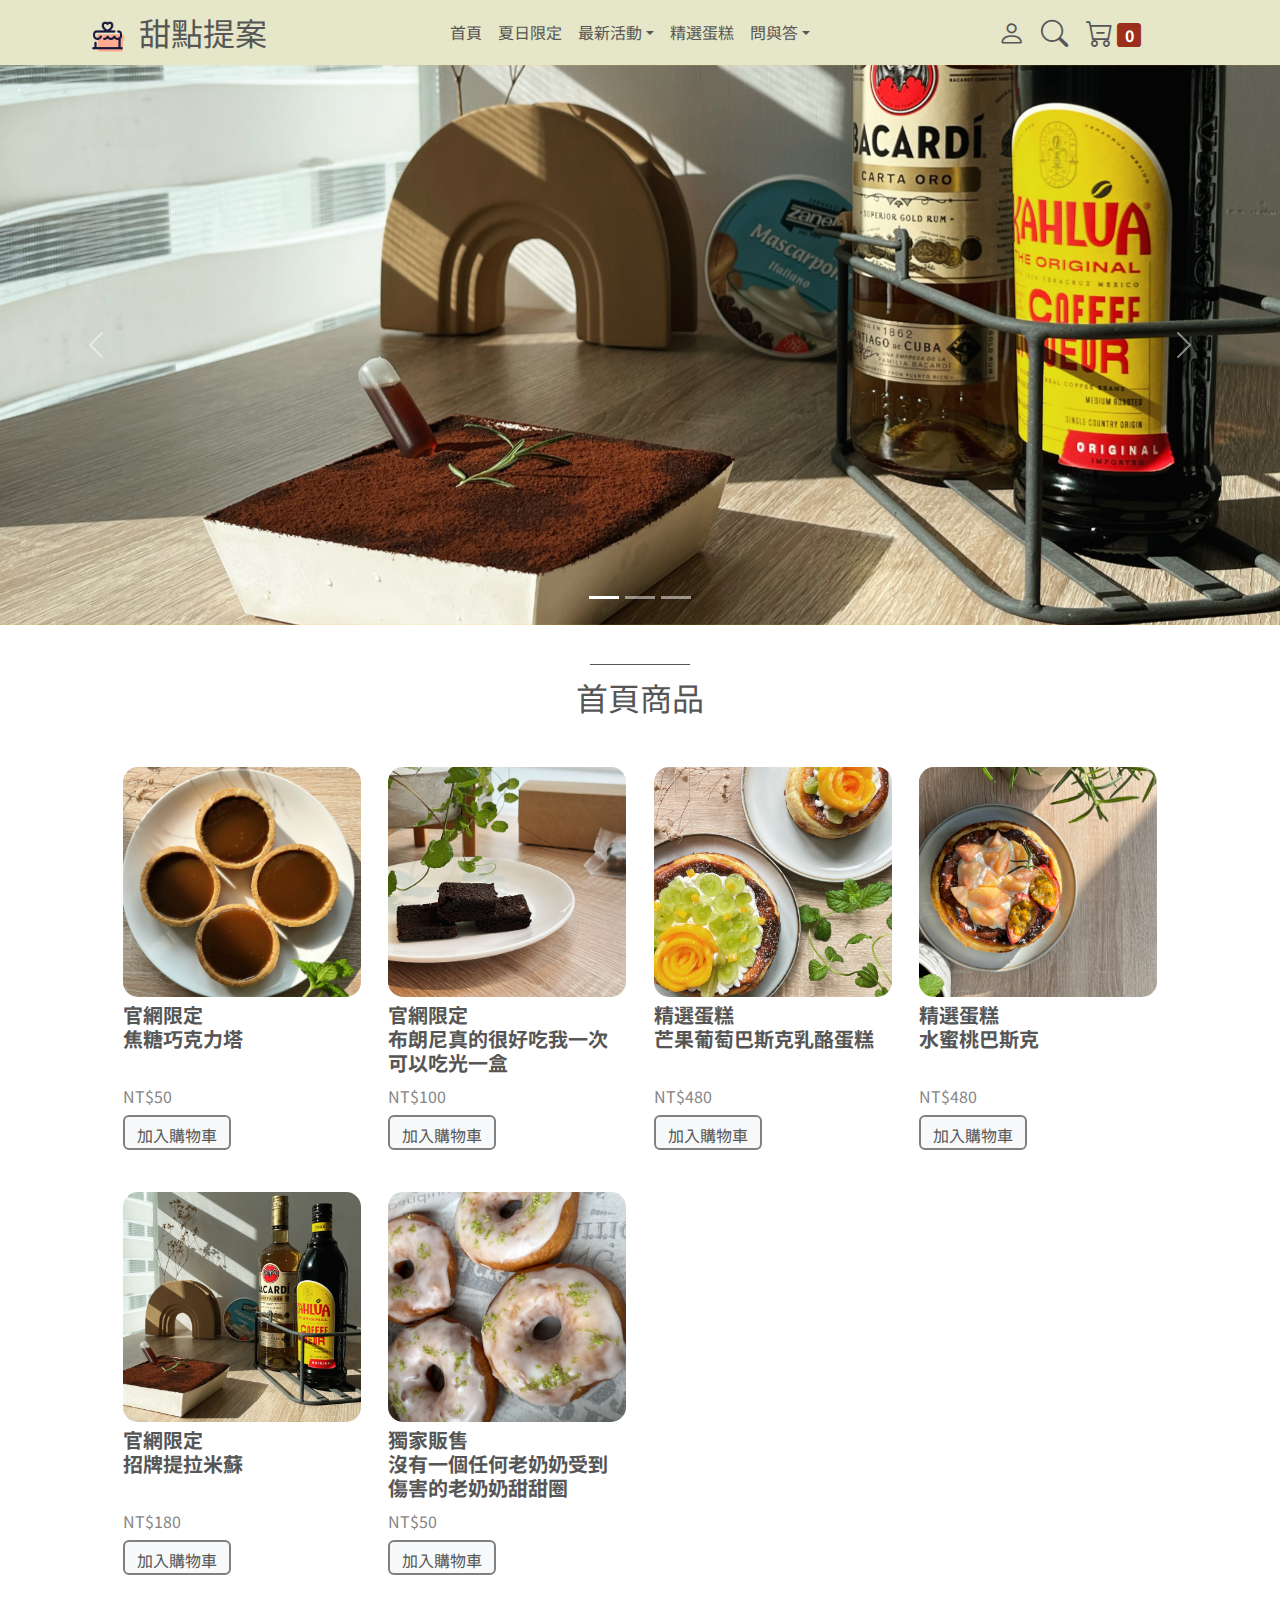
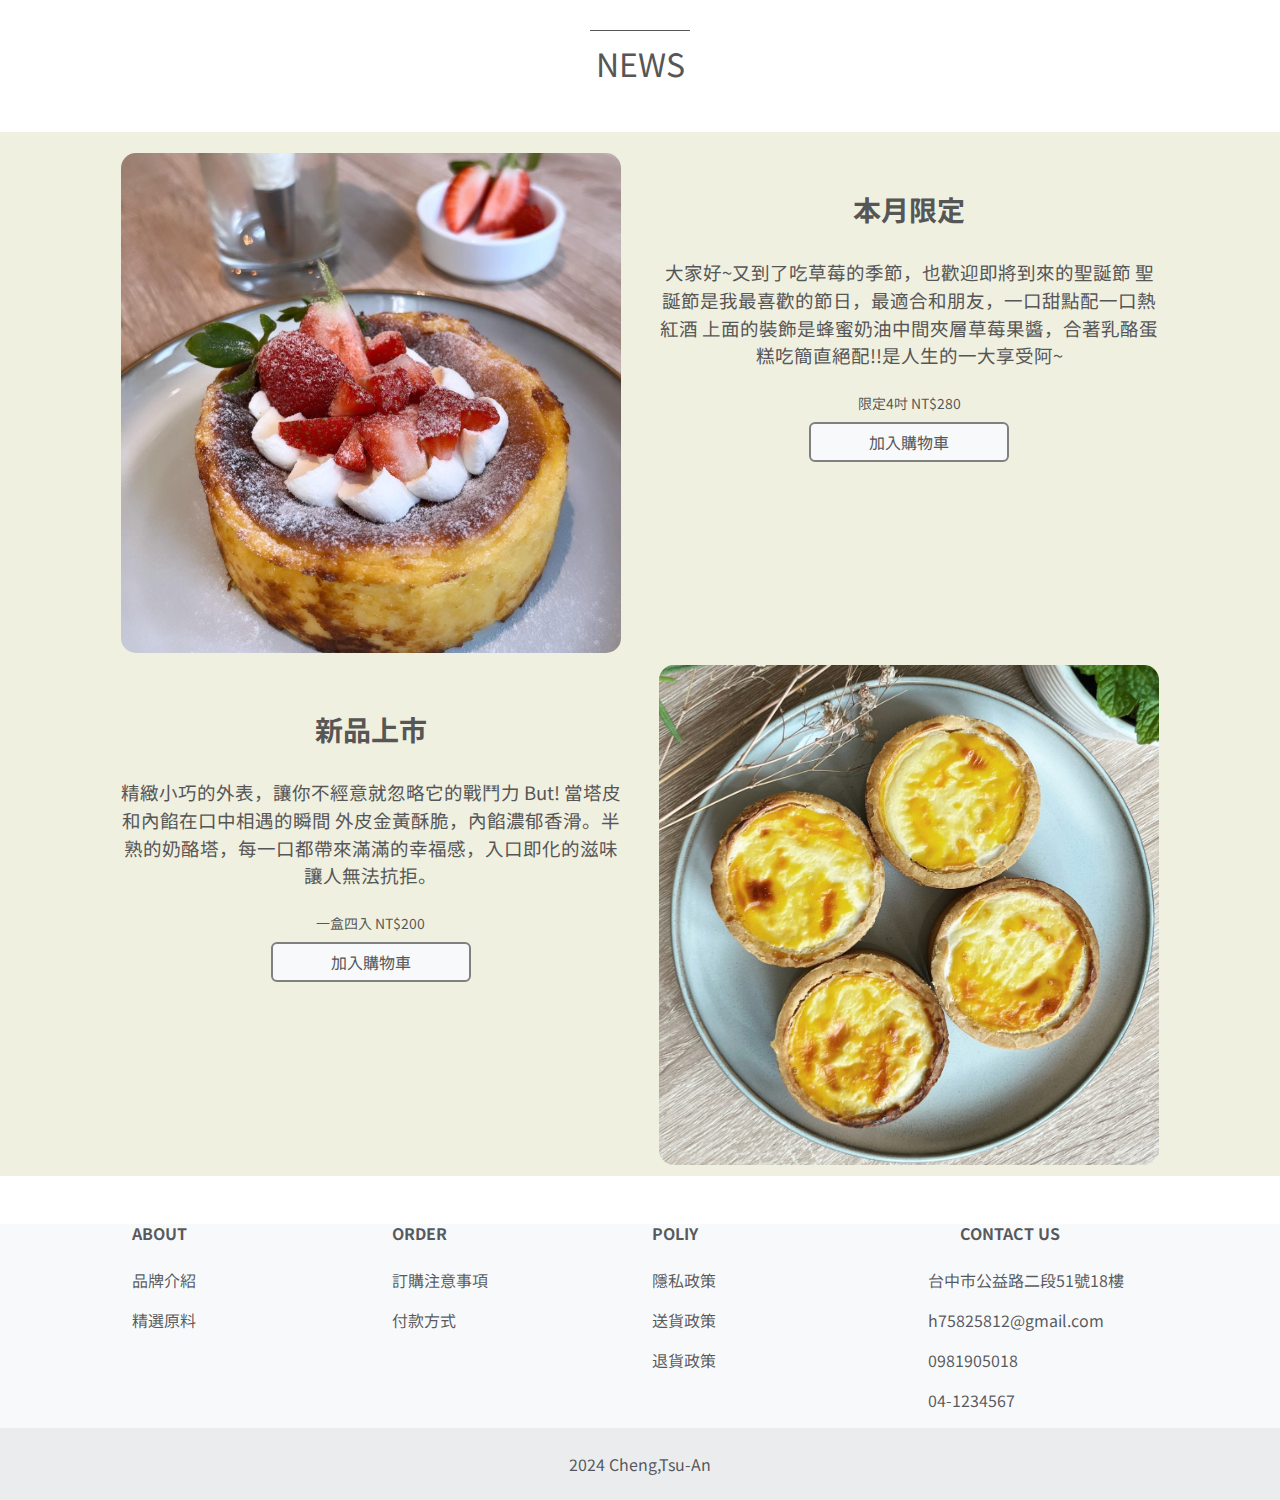
==== commit 4424c5ba: "V2重新照片更改路徑3" ====
--- a/index.html
+++ b/index.html
@@ -27,7 +27,7 @@
     />
     <script src="https://cdn.jsdelivr.net/npm/bootstrap@5.3.3/dist/js/bootstrap.bundle.min.js"></script>
     <link rel="stylesheet" href="./style.css" />
-    <title>甜點提案2</title>
+    <title>甜點提案3</title>
   </head>
   <script>
     //連結到會員登入
@@ -315,25 +315,17 @@
           <!-- overflow: clip" -->
           <div class="carousel-inner">
             <div class="carousel-item active" style="height: 560px">
+              <img src="./提拉米蘇H2200.JPG" class="d-block w-100" alt="..." />
+            </div>
+            <div class="carousel-item" style="height: 560px">
               <img
-                src="./image/提拉米蘇H2200.JPG"
+                src="./芒果提拉米蘇H2200.JPG "
                 class="d-block w-100"
                 alt="..."
               />
             </div>
             <div class="carousel-item" style="height: 560px">
-              <img
-                src="./image/芒果提拉米蘇H2200.JPG "
-                class="d-block w-100"
-                alt="..."
-              />
-            </div>
-            <div class="carousel-item" style="height: 560px">
-              <img
-                src="./image/布朗尼H2200.JPG"
-                class="d-block w-100"
-                alt="..."
-              />
+              <img src="./布朗尼H2200.JPG" class="d-block w-100" alt="..." />
             </div>
           </div>
 
@@ -386,7 +378,7 @@
           <div>
             <div class="card_div_of_img">
               <img
-                src="./image/巧克力塔(小).JPG"
+                src="./巧克力塔(小).JPG"
                 class="card-img-top w-100"
                 alt="..."
               />
@@ -412,11 +404,7 @@
         <!-- card2 -->
         <div class="card dessertCard">
           <div class="card_div_of_img">
-            <img
-              src="./image/布朗尼(小).JPG"
-              class="card-img-top w-100"
-              alt="..."
-            />
+            <img src="./布朗尼(小).JPG" class="card-img-top w-100" alt="..." />
           </div>
 
           <div class="card1_body_div_name">
@@ -432,7 +420,7 @@
         <!-- card3 -->
         <div class="card dessertCard">
           <div class="card_div_of_img">
-            <img src="./image/巴斯克蛋糕.JPG" class="card-img-top" alt="..." />
+            <img src="./巴斯克蛋糕.JPG" class="card-img-top" alt="..." />
           </div>
 
           <div class="card1_body_div_name">
@@ -446,11 +434,7 @@
         <!-- card4 -->
         <div class="card card dessertCard">
           <div class="card_div_of_img">
-            <img
-              src="./image/水蜜桃巴斯克.jpg"
-              class="card-img-top"
-              alt="..."
-            />
+            <img src="./水蜜桃巴斯克.jpg" class="card-img-top" alt="..." />
           </div>
 
           <div class="card1_body_div_name">
@@ -464,7 +448,7 @@
         <!-- card5 -->
         <div class="card card dessertCard">
           <div class="card_div_of_img">
-            <img src="./image/提拉米蘇.JPG" class="card-img-top" alt="..." />
+            <img src="./提拉米蘇.JPG" class="card-img-top" alt="..." />
           </div>
 
           <div class="card1_body_div_name">
@@ -478,11 +462,7 @@
         <!-- card6 -->
         <div class="card card dessertCard">
           <div class="card_div_of_img">
-            <img
-              src="./image/老奶奶甜甜圈選轉.jpg"
-              class="card-img-top"
-              alt="..."
-            />
+            <img src="./老奶奶甜甜圈選轉.jpg" class="card-img-top" alt="..." />
           </div>
 
           <div class="card1_body_div_name">
@@ -531,7 +511,7 @@
             <div class="col-md-5 card2_div">
               <!-- card-1照片 -->
               <img
-                src="./image/選用甜點/草莓巴斯克-方形.JPG"
+                src="./草莓巴斯克-方形.JPG"
                 class="img-fluid rounded-start"
                 alt="..."
               />
@@ -594,7 +574,7 @@
             <div class="col-md-5 card2_div">
               <!-- card-2照片 -->
               <img
-                src="./image/選用甜點/乳酪塔方形.JPG"
+                src="./乳酪塔方形.JPG"
                 class="img-fluid rounded-start"
                 alt="..."
               />
